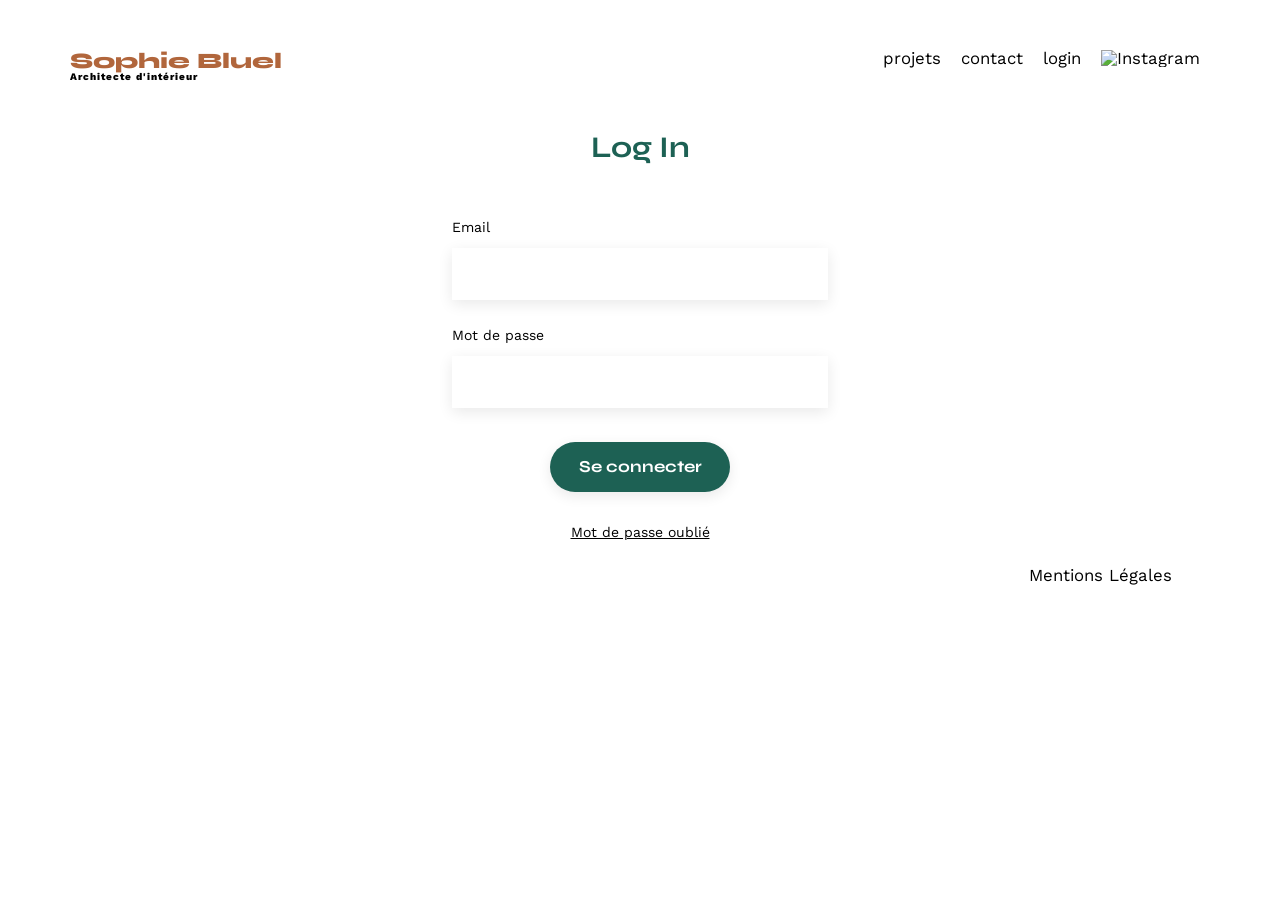
==== FrontEnd/login.html @ 165cefe0 "add login page" ====
<!DOCTYPE html>
<html lang="fr">
<head>
	<meta charset="UTF-8">
	<title>Sophie Bluel - Architecte d'intérieur</title>
	<meta name="viewport" content="width=device-width, initial-scale=1.0">
	<link rel="preconnect" href="https://fonts.googleapis.com">
	<link rel="preconnect" href="https://fonts.gstatic.com" crossorigin>
	<link href="https://fonts.googleapis.com/css2?family=Syne:wght@700;800&family=Work+Sans&display=swap" rel="stylesheet">
	<meta name="description" content="">
	<link rel="stylesheet" href="./assets/style.css">
</head>
<body>
<header>
	<h1>Sophie Bluel <span>Architecte d'intérieur</span></h1>
	<nav>
		<ul>
			<li>projets</li>
			<li>contact</li>
			<li>login</li>
			<li><img src="./assets/icons/instagram.png" alt="Instagram"></li>
		</ul>
	</nav>
</header>
<main>
	<section id="login">
		<h2>Log In</h2>
		<form action="#" method="post">			
			<label for="email">Email</label>
			<input type="email" name="email" id="email" required>
			<label for="pass">Mot de passe</label>
  			<input type="password" id="pass" name="password" required>
			<input type="submit" value="Se connecter">
			<a href="#">Mot de passe oublié</a>
		</form>
	</section>
</main>
<footer>
	<nav>
		<ul>
			<li>Mentions Légales</li>
		</ul>
	</nav>
</footer>
<script src="./assets/login.js"></script>
</body>
</html>
---- FrontEnd/assets/style.css ----
/* http://meyerweb.com/eric/tools/css/reset/
   v2.0 | 20110126
   License: none (public domain)
*/

html, body, div, span, applet, object, iframe,
h1, h2, h3, h4, h5, h6, p, blockquote, pre,
a, abbr, acronym, address, big, cite, code,
del, dfn, em, img, ins, kbd, q, s, samp,
small, strike, strong, sub, sup, tt, var,
b, u, i, center,
dl, dt, dd, ol, ul, li,
fieldset, form, label, legend,
table, caption, tbody, tfoot, thead, tr, th, td,
article, aside, canvas, details, embed,
figure, figcaption, footer, header, hgroup,
menu, nav, output, ruby, section, summary,
time, mark, audio, video {
	margin: 0;
	padding: 0;
	border: 0;
	font-size: 100%;
	font: inherit;
	vertical-align: baseline;
	text-decoration: none;
   	color: black;
}
/* HTML5 display-role reset for older browsers */
article, aside, details, figcaption, figure,
footer, header, hgroup, menu, nav, section {
	display: block;
}
body {
	line-height: 1;
}
ol, ul {
	list-style: none;
}
blockquote, q {
	quotes: none;
}
blockquote:before, blockquote:after,
q:before, q:after {
	content: '';
	content: none;
}
table {
	border-collapse: collapse;
	border-spacing: 0;
}
/** end reset css**/
body {
	max-width: 1140px;
	margin:auto;
	font-family: 'Work Sans' ;
	font-size: 14px;
}
header {
	display: flex;
	justify-content: space-between;
	margin: 50px 0
}
section {
	margin: 50px 0
}

h1{
	display: flex;
	flex-direction: column;
	font-family: 'Syne';
	font-size: 22px;
	font-weight: 800;
	color: #B1663C
}

h1 > span {
	font-family: 'Work Sans';
	font-size:10px;
	letter-spacing: 0.1em;
;
}

h2{
	font-family: 'Syne';
	font-weight: 700;
	font-size: 30px;
	color: #1D6154
}
nav ul {
	display: flex;
	align-items: center;
	list-style-type: none;

}
nav li {
	padding: 0 10px;
	font-size: 1.2em;
}

li:hover {
	color: #B1663C;
}
#introduction {
	display: flex;
	align-items: center;
}
#introduction figure {
	flex: 1
}
#introduction img {
	display: block;
	margin: auto;
	width: 80%;
}

#introduction article {
	flex: 1
}
#introduction h2 {
	margin-bottom: 1em;
}

#introduction p {
	margin-bottom: 0.5em;
}
#portfolio h2 {
	text-align: center;
	margin-bottom: 1em;
}
.filters {
	margin: auto;
	display: flex;
    flex-direction: row;
    justify-content: space-between;
	width: 585px;
	margin-bottom: 30px;
}
.filters button {
	font-family: 'Syne';
	font-size: 16px;
	font-weight: 700;
	color: #1D6154;
	height: 37px;
	background-color: white;
	border-radius: 60px;
	border-color: #1D6154;
	
}
.gallery {
	width: 100%;
	display: grid;
	grid-template-columns: 1fr 1fr 1fr;
	grid-column-gap: 20px;
	grid-row-gap: 20px;
}

.gallery img {
	width: 100%;

}
#contact {
	width: 50%;
	margin: auto;
}
#contact > * {
	text-align: center;

}
#contact h2{
	margin-bottom: 20px;
}
#contact form {
	text-align: left;
	margin-top:30px;
	display: flex;
	flex-direction: column;
}

#contact input {
	height: 50px;
	font-size: 1.2em;
	border: none;
	box-shadow: 0px 4px 14px rgba(0, 0, 0, 0.09);
}
#contact label {
	margin: 2em 0 1em 0;
}
#contact textarea {
	border: none;
	box-shadow: 0px 4px 14px rgba(0, 0, 0, 0.09);
}

input[type="submit"]{
	font-family: 'Syne';
	font-weight: 700;
	color: white;
	background-color: #1D6154;
	margin : 2em auto ;
	width: 180px;
	text-align: center;
	border-radius: 60px ;
}

footer nav ul {
	display: flex;
	justify-content: flex-end;
	margin: 2em
}

#login {
	width: 33%;
	margin: auto;
}
#login > * {
	text-align: center;

}
#login h2{
	margin-bottom: 20px;
}
#login a{
	text-decoration: underline;
	text-align: center;
}
#login form {
	text-align: left;
	margin-top:30px;
	display: flex;
	flex-direction: column;
}

#login input {
	height: 50px;
	font-size: 1.2em;
	border: none;
	box-shadow: 0px 4px 14px rgba(0, 0, 0, 0.09);
}
#login label {
	margin: 2em 0 1em 0;
}
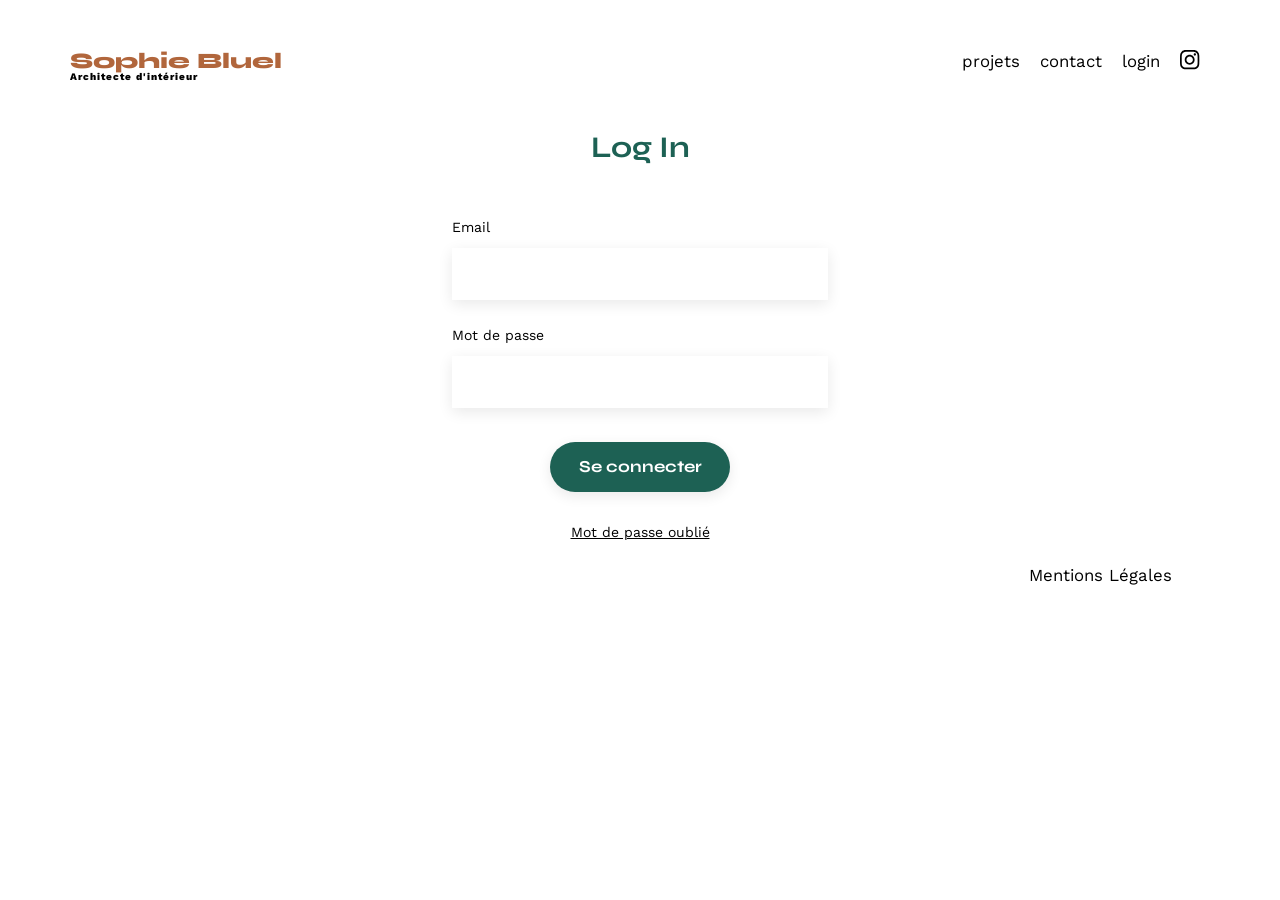
==== commit 37aabb94: "create buttons with the filter method" ====
--- a/FrontEnd/login.html
+++ b/FrontEnd/login.html
@@ -18,7 +18,7 @@
 			<li>projets</li>
 			<li>contact</li>
 			<li>login</li>
-			<li><img src="./assets/icons/instagram.png" alt="Instagram"></li>
+			<li><img src="./assets/icons/instagram.svg" alt="Instagram"></li>
 		</ul>
 	</nav>
 </header>
--- a/FrontEnd/assets/style.css
+++ b/FrontEnd/assets/style.css
@@ -123,29 +123,12 @@
 #introduction p {
 	margin-bottom: 0.5em;
 }
+
 #portfolio h2 {
 	text-align: center;
 	margin-bottom: 1em;
 }
-.filters {
-	margin: auto;
-	display: flex;
-    flex-direction: row;
-    justify-content: space-between;
-	width: 585px;
-	margin-bottom: 30px;
-}
-.filters button {
-	font-family: 'Syne';
-	font-size: 16px;
-	font-weight: 700;
-	color: #1D6154;
-	height: 37px;
-	background-color: white;
-	border-radius: 60px;
-	border-color: #1D6154;
-	
-}
+
 .gallery {
 	width: 100%;
 	display: grid;
@@ -207,6 +190,30 @@
 	margin: 2em
 }
 
+.filters {
+	margin: auto;
+	display: flex;
+    flex-direction: row;
+    justify-content: space-between;
+	width: 585px;
+	margin-bottom: 30px;
+}
+.filters button {
+	font-family: 'Syne';
+	font-size: 16px;
+	font-weight: 700;
+	color: #1D6154;
+	min-width: 100px;
+	height: 37px;
+	background-color: white;
+	border-radius: 60px;
+	border: 1px solid #1D6154;
+}
+.filters .btnAll {
+	color: white;	
+	background-color: #1D6154;	
+}
+
 #login {
 	width: 33%;
 	margin: auto;
@@ -228,7 +235,6 @@
 	display: flex;
 	flex-direction: column;
 }
-
 #login input {
 	height: 50px;
 	font-size: 1.2em;
@@ -237,4 +243,4 @@
 }
 #login label {
 	margin: 2em 0 1em 0;
-}
+}
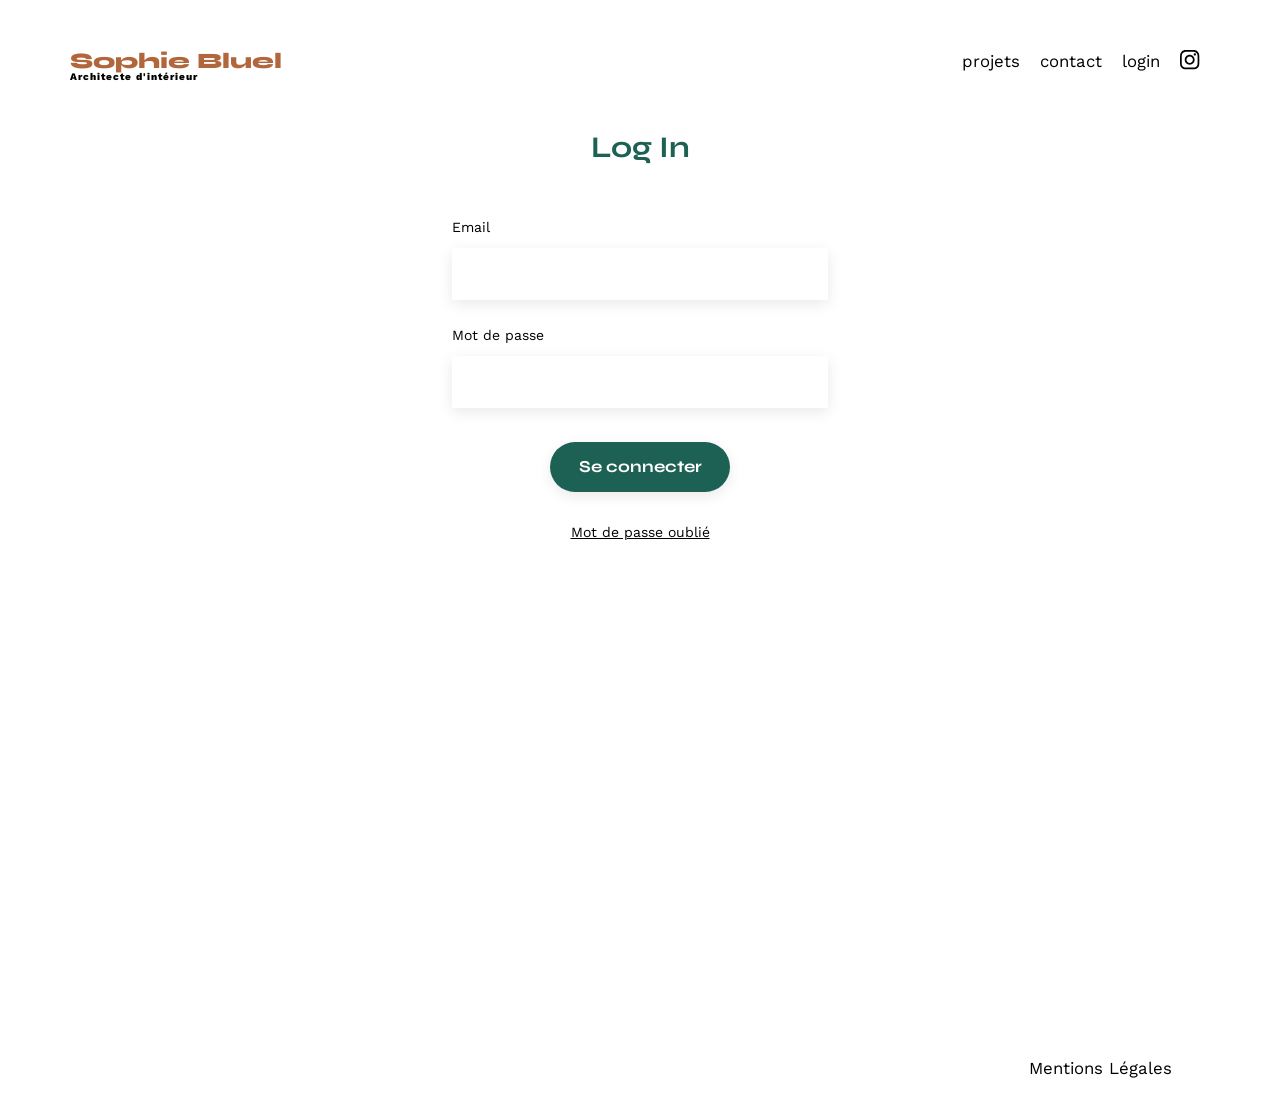
==== commit 9fe553d0: "change login alert" ====
--- a/FrontEnd/login.html
+++ b/FrontEnd/login.html
@@ -8,7 +8,7 @@
 	<link rel="preconnect" href="https://fonts.gstatic.com" crossorigin>
 	<link href="https://fonts.googleapis.com/css2?family=Syne:wght@700;800&family=Work+Sans&display=swap" rel="stylesheet">
 	<meta name="description" content="">
-	<link rel="stylesheet" href="./assets/style.css">
+	<link rel="stylesheet" href="./assets/style/style.css">
 </head>
 <body>
 <header>
@@ -25,9 +25,13 @@
 <main>
 	<section id="login">
 		<h2>Log In</h2>
+		<div class="alert" style="display: none;">
+			<p>Erreur dans l’identifiant ou le mot de passe</p>
+			<button class="alertBtn">OK</button>
+		</div>
 		<form action="#" method="post">			
 			<label for="email">Email</label>
-			<input type="email" name="email" id="email" required>
+			<input type="email" id="email" name="email" required>
 			<label for="pass">Mot de passe</label>
   			<input type="password" id="pass" name="password" required>
 			<input type="submit" value="Se connecter">
@@ -42,6 +46,6 @@
 		</ul>
 	</nav>
 </footer>
-<script src="./assets/login.js"></script>
+<script src="./assets/scripts/login.js"></script>
 </body>
 </html>
--- a/FrontEnd/assets/style/style.css
+++ b/FrontEnd/assets/style/style.css
@@ -0,0 +1,104 @@
+/* Modules */
+@import 'modules/navBar.css';
+@import 'modules/introduction.css';
+@import 'modules/portfolio.css';
+@import 'modules/buttons.css';
+@import 'modules/forms.css';
+@import 'modules/modal.css';
+@import 'modules/footer.css';
+
+/* http://meyerweb.com/eric/tools/css/reset/
+   v2.0 | 20110126
+   License: none (public domain)
+*/
+
+html, body, div, span, applet, object, iframe,
+h1, h2, h3, h4, h5, h6, p, blockquote, pre,
+a, abbr, acronym, address, big, cite, code,
+del, dfn, em, img, ins, kbd, q, s, samp,
+small, strike, strong, sub, sup, tt, var,
+b, u, i, center,
+dl, dt, dd, ol, ul, li,
+fieldset, form, label, legend,
+table, caption, tbody, tfoot, thead, tr, th, td,
+article, aside, canvas, details, embed,
+figure, figcaption, footer, header, hgroup,
+menu, nav, output, ruby, section, summary,
+time, mark, audio, video {
+	margin: 0;
+	padding: 0;
+	border: 0;
+	font-size: 100%;
+	font: inherit;
+	vertical-align: baseline;
+	text-decoration: none;
+   	color: black;
+}
+
+/* HTML5 display-role reset for older browsers */
+article, aside, details, figcaption, figure,
+footer, header, hgroup, menu, nav, section {
+	display: block;
+}
+
+body {
+	line-height: 1;
+}
+
+ol, ul {
+	list-style: none;
+}
+
+blockquote, q {
+	quotes: none;
+}
+blockquote:before, blockquote:after,
+q:before, q:after {
+	content: '';
+	content: none;
+}
+
+table {
+	border-collapse: collapse;
+	border-spacing: 0;
+}
+
+/** end reset css**/
+body {
+	max-width: 1140px;
+	margin:auto;
+	font-family: 'Work Sans' ;
+	font-size: 14px;
+}
+
+header {
+	display: flex;
+	justify-content: space-between;
+	margin: 50px 0
+}
+
+section {
+	margin: 50px 0
+}
+
+h1{
+	display: flex;
+	flex-direction: column;
+	font-family: 'Syne';
+	font-size: 22px;
+	font-weight: 800;
+	color: #B1663C
+}
+h1 > span {
+	font-family: 'Work Sans';
+	font-size:10px;
+	letter-spacing: 0.1em;
+;
+}
+
+h2{
+	font-family: 'Syne';
+	font-weight: 700;
+	font-size: 30px;
+	color: #1D6154
+}
